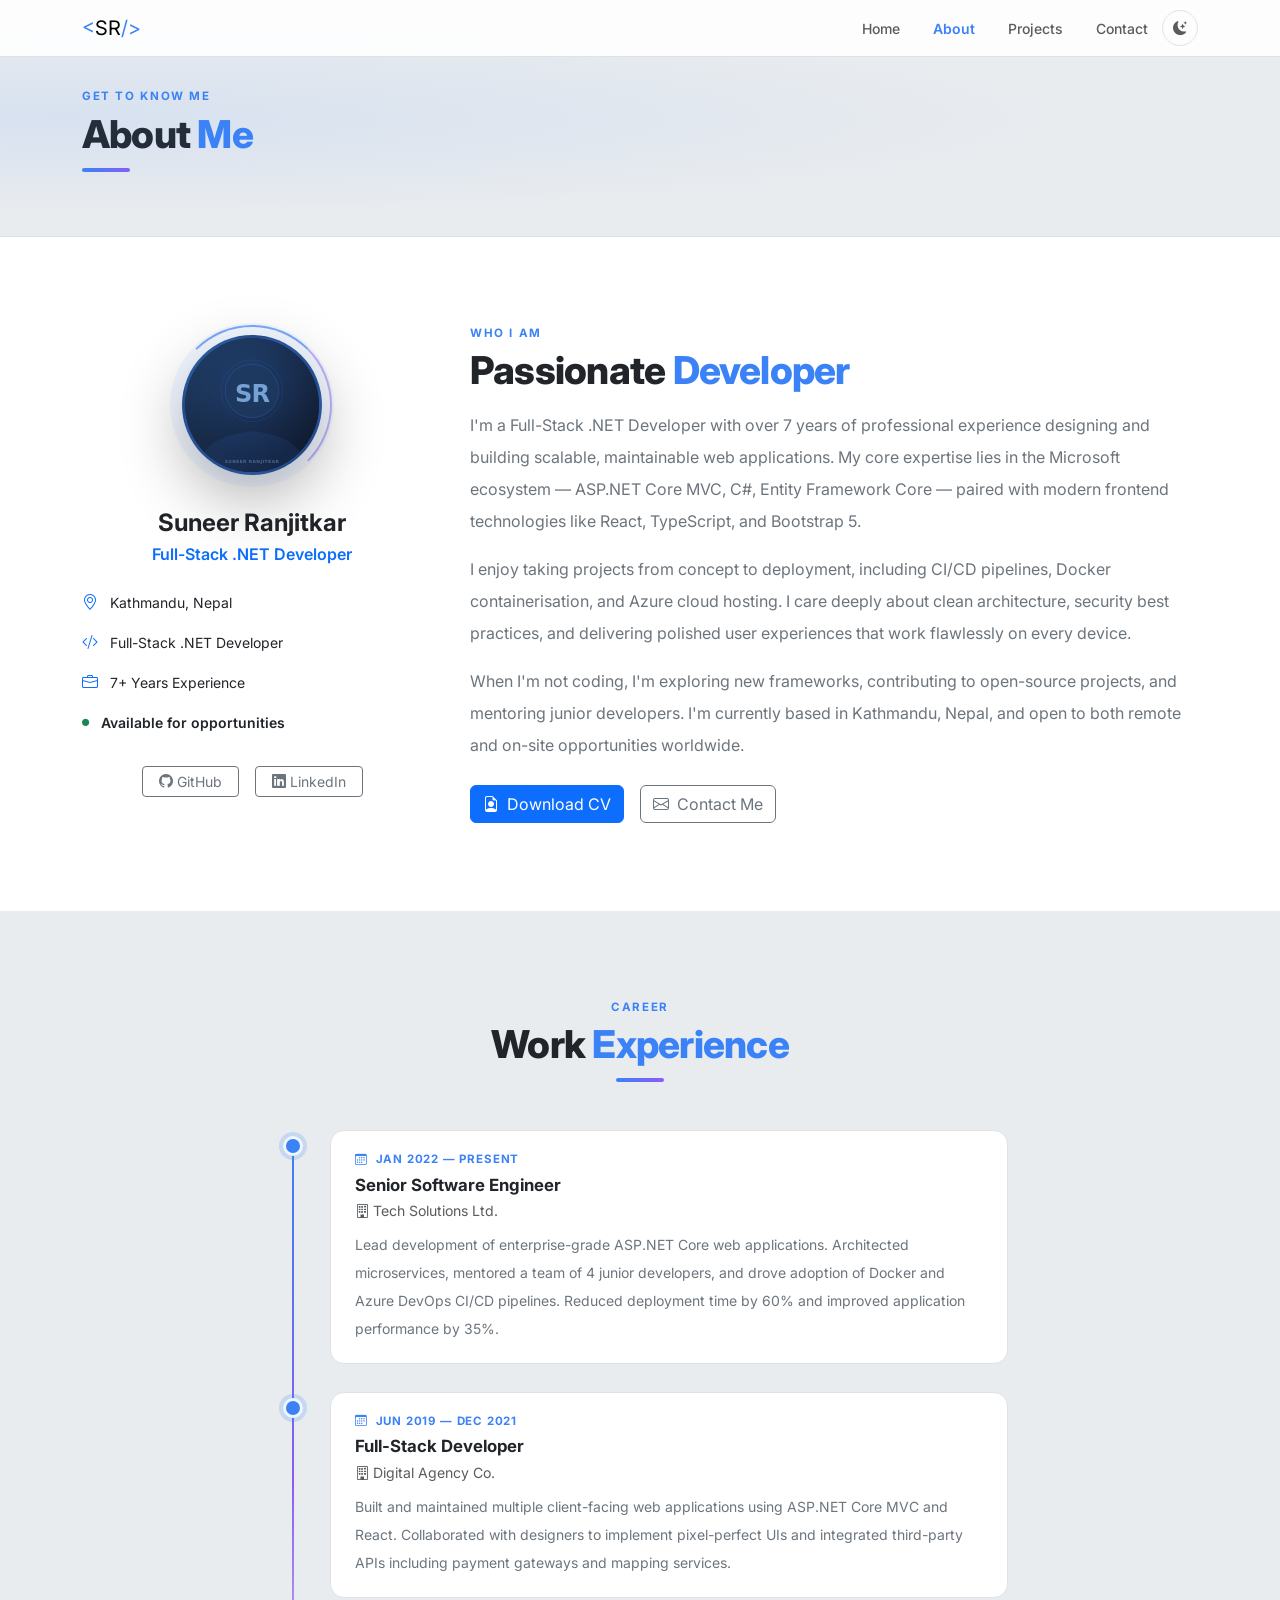
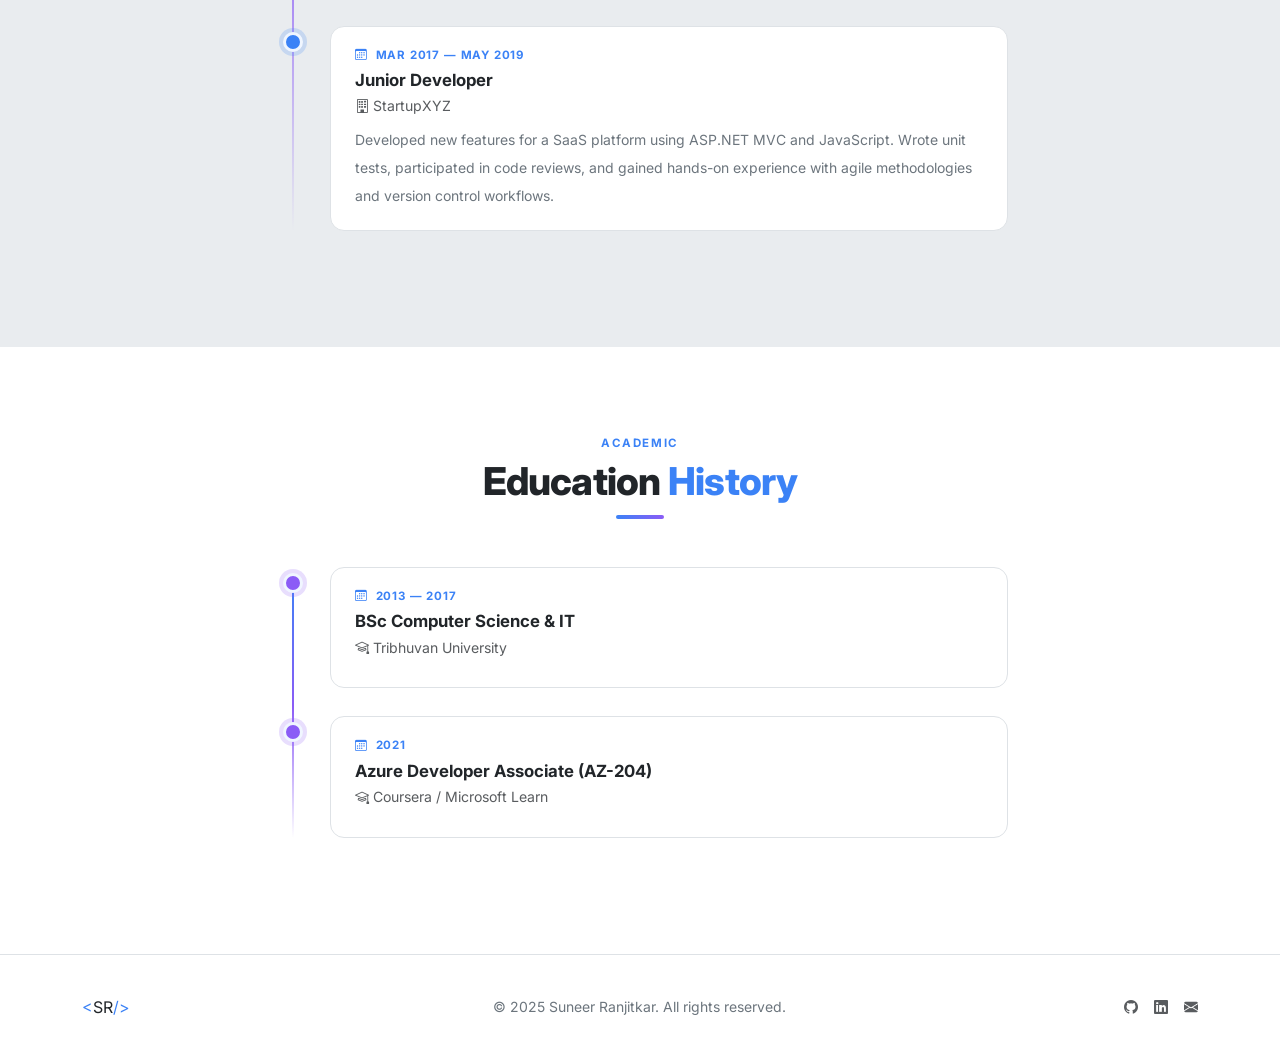
==== about.html @ 0c99fe7a "changed .net to web page" ====
<!DOCTYPE html>
<html lang="en" data-bs-theme="dark">
<head>
  <meta charset="UTF-8" />
  <meta name="viewport" content="width=device-width, initial-scale=1.0" />

  <!-- Prevent flash of unstyled theme -->
  <script>
    (function(){var t=localStorage.getItem('sr-theme')||
      (matchMedia('(prefers-color-scheme:dark)').matches?'dark':'light');
      document.documentElement.setAttribute('data-bs-theme',t);})();
  </script>

  <!-- Primary SEO -->
  <title>About — Suneer Ranjitkar</title>
  <meta name="description" content="Learn about Suneer Ranjitkar — Full-Stack .NET Developer with 7+ years experience in ASP.NET Core, React, Azure, and Docker, based in Kathmandu, Nepal." />
  <meta name="author" content="Suneer Ranjitkar" />
  <meta name="theme-color" content="#0f172a" />
  <link rel="canonical" href="https://suneer.dev/about.html" />

  <!-- Open Graph -->
  <meta property="og:type"        content="website" />
  <meta property="og:url"         content="https://suneer.dev/about.html" />
  <meta property="og:title"       content="About — Suneer Ranjitkar" />
  <meta property="og:description" content="Full-Stack .NET Developer with 7+ years experience in ASP.NET Core, React, Azure, and Docker." />
  <meta property="og:image"       content="https://suneer.dev/assets/img/og-image.svg" />
  <meta property="og:image:width"  content="1200" />
  <meta property="og:image:height" content="630" />
  <meta property="og:site_name"   content="Suneer Ranjitkar" />
  <meta property="og:locale"      content="en_US" />

  <!-- Twitter Card -->
  <meta name="twitter:card"        content="summary_large_image" />
  <meta name="twitter:title"       content="About — Suneer Ranjitkar" />
  <meta name="twitter:description" content="Full-Stack .NET Developer with 7+ years experience in ASP.NET Core, React, Azure, and Docker." />
  <meta name="twitter:image"       content="https://suneer.dev/assets/img/og-image.svg" />

  <!-- Favicon -->
  <link rel="icon"             href="assets/img/favicon.svg" type="image/svg+xml" />
  <link rel="apple-touch-icon" href="assets/img/favicon.svg" />

  <!-- Fonts -->
  <link rel="preconnect" href="https://fonts.googleapis.com" />
  <link rel="preconnect" href="https://fonts.gstatic.com" crossorigin />
  <link href="https://fonts.googleapis.com/css2?family=Inter:wght@400;500;600;700;800;900&display=swap" rel="stylesheet" />

  <!-- Styles -->
  <link href="https://cdn.jsdelivr.net/npm/bootstrap@5.3.3/dist/css/bootstrap.min.css" rel="stylesheet" />
  <link href="https://cdn.jsdelivr.net/npm/bootstrap-icons@1.11.3/font/bootstrap-icons.min.css" rel="stylesheet" />
  <link href="assets/css/style.css" rel="stylesheet" />
</head>
<body>

  <a class="skip-nav" href="#main-content">Skip to main content</a>

  <!-- Navbar -->
  <nav class="navbar navbar-expand-lg fixed-top" aria-label="Main navigation">
    <div class="container">
      <a class="navbar-brand" href="index.html" aria-label="Suneer Ranjitkar — Home">
        <span class="brand-bracket" aria-hidden="true">&lt;</span>SR<span class="brand-bracket" aria-hidden="true">/&gt;</span>
      </a>
      <div class="d-flex align-items-center gap-2 order-lg-last">
        <button id="themeToggle" class="btn btn-sm btn-ghost-icon" aria-label="Toggle colour theme">
          <i class="bi bi-moon-stars-fill" aria-hidden="true"></i>
        </button>
        <button class="navbar-toggler border-0" type="button"
                data-bs-toggle="collapse" data-bs-target="#navbarNav"
                aria-controls="navbarNav" aria-expanded="false" aria-label="Toggle navigation">
          <span class="navbar-toggler-icon"></span>
        </button>
      </div>
      <div class="collapse navbar-collapse" id="navbarNav">
        <ul class="navbar-nav ms-auto gap-lg-1">
          <li class="nav-item"><a class="nav-link" href="index.html">Home</a></li>
          <li class="nav-item"><a class="nav-link" href="about.html">About</a></li>
          <li class="nav-item"><a class="nav-link" href="projects.html">Projects</a></li>
          <li class="nav-item"><a class="nav-link" href="contact.html">Contact</a></li>
        </ul>
      </div>
    </div>
  </nav>

  <main id="main-content">

    <!-- Page Hero -->
    <section class="page-hero" aria-label="Page header">
      <div class="container">
        <p class="section-label">Get to know me</p>
        <h1 class="section-title">About <span>Me</span></h1>
        <div class="section-divider left" aria-hidden="true"></div>
      </div>
    </section>

    <!-- Profile + Bio -->
    <section class="section-pad" aria-label="Profile and biography">
      <div class="container">
        <div class="row g-5 align-items-start">

          <!-- Avatar + quick facts -->
          <div class="col-lg-4 text-center animate-up">
            <div class="hero-avatar-wrap avatar-sm mx-auto mb-4">
              <div class="hero-avatar-ring" aria-hidden="true"></div>
              <div class="hero-avatar">
                <!-- Replace profile.svg with your actual photo: assets/img/profile.jpg -->
                <img src="assets/img/profile.svg" alt="Suneer Ranjitkar profile photo"
                     width="140" height="140" fetchpriority="high"
                     onerror="this.style.display='none'" />
                <span aria-hidden="true">SR</span>
              </div>
            </div>

            <h2 class="h4 fw-bold mb-1">Suneer Ranjitkar</h2>
            <p class="text-primary fw-semibold mb-3">Full-Stack .NET Developer</p>

            <ul class="list-unstyled text-start mb-0">
              <li class="border-0 px-0 py-2">
                <i class="bi bi-geo-alt text-primary me-2" aria-hidden="true"></i>
                <span class="small">Kathmandu, Nepal</span>
              </li>
              <li class="border-0 px-0 py-2">
                <i class="bi bi-code-slash text-primary me-2" aria-hidden="true"></i>
                <span class="small">Full-Stack .NET Developer</span>
              </li>
              <li class="border-0 px-0 py-2">
                <i class="bi bi-briefcase text-primary me-2" aria-hidden="true"></i>
                <span class="small">7+ Years Experience</span>
              </li>
              <li class="border-0 px-0 py-2">
                <i class="bi bi-circle-fill text-success dot-xs me-2" aria-hidden="true"></i>
                <span class="small fw-semibold">Available for opportunities</span>
              </li>
            </ul>

            <div class="d-flex justify-content-center gap-3 mt-4">
              <a href="https://github.com/suneer" target="_blank" rel="noopener noreferrer"
                 class="btn btn-outline-secondary btn-sm px-3">
                <i class="bi bi-github me-1" aria-hidden="true"></i>GitHub
              </a>
              <a href="https://linkedin.com/in/suneer" target="_blank" rel="noopener noreferrer"
                 class="btn btn-outline-secondary btn-sm px-3">
                <i class="bi bi-linkedin me-1" aria-hidden="true"></i>LinkedIn
              </a>
            </div>
          </div>

          <!-- Bio -->
          <div class="col-lg-8 animate-up">
            <p class="section-label">Who I am</p>
            <h2 class="section-title mb-3">Passionate <span>Developer</span></h2>

            <p class="text-secondary lh-lg mb-3">
              I'm a Full-Stack .NET Developer with over 7 years of professional experience designing and building
              scalable, maintainable web applications. My core expertise lies in the Microsoft ecosystem —
              ASP.NET Core MVC, C#, Entity Framework Core — paired with modern frontend technologies like
              React, TypeScript, and Bootstrap 5.
            </p>
            <p class="text-secondary lh-lg mb-3">
              I enjoy taking projects from concept to deployment, including CI/CD pipelines, Docker containerisation,
              and Azure cloud hosting. I care deeply about clean architecture, security best practices, and
              delivering polished user experiences that work flawlessly on every device.
            </p>
            <p class="text-secondary lh-lg mb-4">
              When I'm not coding, I'm exploring new frameworks, contributing to open-source projects, and
              mentoring junior developers. I'm currently based in Kathmandu, Nepal, and open to both remote
              and on-site opportunities worldwide.
            </p>

            <div class="d-flex flex-wrap gap-3">
              <a href="assets/cv/cv-suneer.pdf" target="_blank" rel="noopener noreferrer"
                 class="btn btn-primary">
                <i class="bi bi-file-earmark-person me-2" aria-hidden="true"></i>Download CV
              </a>
              <a href="contact.html" class="btn btn-outline-secondary">
                <i class="bi bi-envelope me-2" aria-hidden="true"></i>Contact Me
              </a>
            </div>
          </div>

        </div>
      </div>
    </section>

    <!-- Experience Timeline -->
    <section class="section-pad section-alt" aria-label="Work experience">
      <div class="container">
        <div class="text-center mb-5 animate-up">
          <p class="section-label">Career</p>
          <h2 class="section-title">Work <span>Experience</span></h2>
          <div class="section-divider" aria-hidden="true"></div>
        </div>

        <div class="row justify-content-center">
          <div class="col-lg-8">
            <ol class="timeline list-unstyled">

              <li class="timeline-item animate-up">
                <div class="timeline-dot" aria-hidden="true"></div>
                <div class="timeline-card">
                  <div class="timeline-date">
                    <i class="bi bi-calendar3 me-1" aria-hidden="true"></i>
                    <time datetime="2022-01">Jan 2022</time> — Present
                  </div>
                  <div class="timeline-role">Senior Software Engineer</div>
                  <div class="timeline-company">
                    <i class="bi bi-building me-1" aria-hidden="true"></i>Tech Solutions Ltd.
                  </div>
                  <p class="text-secondary small mb-0 lh-lg">
                    Lead development of enterprise-grade ASP.NET Core web applications. Architected microservices,
                    mentored a team of 4 junior developers, and drove adoption of Docker and Azure DevOps CI/CD pipelines.
                    Reduced deployment time by 60% and improved application performance by 35%.
                  </p>
                </div>
              </li>

              <li class="timeline-item animate-up">
                <div class="timeline-dot" aria-hidden="true"></div>
                <div class="timeline-card">
                  <div class="timeline-date">
                    <i class="bi bi-calendar3 me-1" aria-hidden="true"></i>
                    <time datetime="2019-06">Jun 2019</time> — <time datetime="2021-12">Dec 2021</time>
                  </div>
                  <div class="timeline-role">Full-Stack Developer</div>
                  <div class="timeline-company">
                    <i class="bi bi-building me-1" aria-hidden="true"></i>Digital Agency Co.
                  </div>
                  <p class="text-secondary small mb-0 lh-lg">
                    Built and maintained multiple client-facing web applications using ASP.NET Core MVC and React.
                    Collaborated with designers to implement pixel-perfect UIs and integrated third-party APIs
                    including payment gateways and mapping services.
                  </p>
                </div>
              </li>

              <li class="timeline-item animate-up">
                <div class="timeline-dot" aria-hidden="true"></div>
                <div class="timeline-card">
                  <div class="timeline-date">
                    <i class="bi bi-calendar3 me-1" aria-hidden="true"></i>
                    <time datetime="2017-03">Mar 2017</time> — <time datetime="2019-05">May 2019</time>
                  </div>
                  <div class="timeline-role">Junior Developer</div>
                  <div class="timeline-company">
                    <i class="bi bi-building me-1" aria-hidden="true"></i>StartupXYZ
                  </div>
                  <p class="text-secondary small mb-0 lh-lg">
                    Developed new features for a SaaS platform using ASP.NET MVC and JavaScript. Wrote unit tests,
                    participated in code reviews, and gained hands-on experience with agile methodologies and
                    version control workflows.
                  </p>
                </div>
              </li>

            </ol>
          </div>
        </div>
      </div>
    </section>

    <!-- Education Timeline -->
    <section class="section-pad" aria-label="Education history">
      <div class="container">
        <div class="text-center mb-5 animate-up">
          <p class="section-label">Academic</p>
          <h2 class="section-title">Education <span>History</span></h2>
          <div class="section-divider" aria-hidden="true"></div>
        </div>

        <div class="row justify-content-center">
          <div class="col-lg-8">
            <ol class="timeline list-unstyled">

              <li class="timeline-item animate-up">
                <div class="timeline-dot timeline-dot--purple" aria-hidden="true"></div>
                <div class="timeline-card">
                  <div class="timeline-date">
                    <i class="bi bi-calendar3 me-1" aria-hidden="true"></i>
                    <time datetime="2013">2013</time> — <time datetime="2017">2017</time>
                  </div>
                  <div class="timeline-role">BSc Computer Science &amp; IT</div>
                  <div class="timeline-company">
                    <i class="bi bi-mortarboard me-1" aria-hidden="true"></i>Tribhuvan University
                  </div>
                </div>
              </li>

              <li class="timeline-item animate-up">
                <div class="timeline-dot timeline-dot--purple" aria-hidden="true"></div>
                <div class="timeline-card">
                  <div class="timeline-date">
                    <i class="bi bi-calendar3 me-1" aria-hidden="true"></i>
                    <time datetime="2021">2021</time>
                  </div>
                  <div class="timeline-role">Azure Developer Associate (AZ-204)</div>
                  <div class="timeline-company">
                    <i class="bi bi-mortarboard me-1" aria-hidden="true"></i>Coursera / Microsoft Learn
                  </div>
                </div>
              </li>

            </ol>
          </div>
        </div>
      </div>
    </section>

  </main>

  <!-- Footer -->
  <footer class="site-footer" aria-label="Site footer">
    <div class="container">
      <div class="row align-items-center g-3">
        <div class="col-md-4">
          <a href="index.html" class="navbar-brand text-decoration-none">
            <span class="brand-bracket" aria-hidden="true">&lt;</span>SR<span class="brand-bracket" aria-hidden="true">/&gt;</span>
          </a>
        </div>
        <div class="col-md-4 text-center">
          <p class="mb-0 small text-secondary">
            &copy; <time datetime="2025">2025</time> Suneer Ranjitkar. All rights reserved.
          </p>
        </div>
        <div class="col-md-4 text-md-end d-flex justify-content-md-end gap-3">
          <a href="https://github.com/suneer" target="_blank" rel="noopener noreferrer"
             class="footer-link" aria-label="GitHub profile">
            <i class="bi bi-github" aria-hidden="true"></i>
          </a>
          <a href="https://linkedin.com/in/suneer" target="_blank" rel="noopener noreferrer"
             class="footer-link" aria-label="LinkedIn profile">
            <i class="bi bi-linkedin" aria-hidden="true"></i>
          </a>
          <a href="mailto:suneer@suneer.dev" class="footer-link" aria-label="Send email">
            <i class="bi bi-envelope-fill" aria-hidden="true"></i>
          </a>
        </div>
      </div>
    </div>
  </footer>

  <script src="https://cdn.jsdelivr.net/npm/bootstrap@5.3.3/dist/js/bootstrap.bundle.min.js"></script>
  <script src="assets/js/main.js"></script>
</body>
</html>
---- assets/css/style.css ----
/* ============================================================
   Suneer Ranjitkar — Portfolio  |  assets/css/style.css
   ============================================================ */

/* ---- Google Font ---- */
@import url('https://fonts.googleapis.com/css2?family=Inter:wght@300;400;500;600;700;800;900&display=swap');

/* ---- Base ---- */
*, *::before, *::after { box-sizing: border-box; }

html { scroll-behavior: smooth; }

body {
    font-family: 'Inter', system-ui, -apple-system, sans-serif;
    min-height: 100vh;
    display: flex;
    flex-direction: column;
    -webkit-font-smoothing: antialiased;
}

main { flex: 1; }

img { max-width: 100%; }

/* ============================================================
   BRAND
   ============================================================ */
.brand-logo {
    font-weight: 800;
    font-size: 1.35rem;
    letter-spacing: -.5px;
    text-decoration: none !important;
    color: var(--bs-body-color) !important;
}

.brand-bracket { color: #3b82f6; }

/* ============================================================
   NAVBAR
   ============================================================ */
.navbar {
    backdrop-filter: blur(14px);
    -webkit-backdrop-filter: blur(14px);
    background: rgba(var(--bs-body-bg-rgb), .88) !important;
    border-bottom: 1px solid var(--bs-border-color);
    transition: box-shadow .3s ease;
}

.navbar.scrolled {
    box-shadow: 0 4px 24px rgba(0, 0, 0, .18);
}

.navbar .nav-link {
    font-size: .875rem;
    font-weight: 500;
    color: var(--bs-secondary-color) !important;
    padding: .45rem .9rem !important;
    border-radius: .5rem;
    transition: color .15s, background .15s;
}

.navbar .nav-link:hover {
    color: var(--bs-body-color) !important;
    background: var(--bs-secondary-bg);
}

.navbar .nav-link.active {
    color: #3b82f6 !important;
    font-weight: 600;
}

.btn-ghost-icon {
    width: 36px;
    height: 36px;
    padding: 0;
    border-radius: 50% !important;
    border: 1px solid var(--bs-border-color);
    background: transparent;
    color: var(--bs-secondary-color);
    display: inline-flex;
    align-items: center;
    justify-content: center;
    flex-shrink: 0;
    transition: background .15s, color .15s, border-color .15s;
}

.btn-ghost-icon:hover {
    background: var(--bs-secondary-bg);
    color: var(--bs-body-color);
    border-color: var(--bs-border-color);
}

#themeToggle {
    width: 36px;
    height: 36px;
    padding: 0;
    border-radius: 50% !important;
    display: flex;
    align-items: center;
    justify-content: center;
    flex-shrink: 0;
}

/* ============================================================
   SECTION HELPERS
   ============================================================ */
.section-pad    { padding: 5.5rem 0; }
.section-pad-sm { padding: 3rem 0; }

.section-label {
    display: block;
    font-size: .72rem;
    font-weight: 700;
    letter-spacing: .14em;
    text-transform: uppercase;
    color: #3b82f6;
    margin-bottom: .4rem;
}

.section-title {
    font-size: clamp(1.75rem, 4vw, 2.4rem);
    font-weight: 800;
    line-height: 1.15;
    letter-spacing: -.02em;
    margin-bottom: .75rem;
}

.section-title span { color: #3b82f6; }

.section-divider {
    width: 48px;
    height: 4px;
    background: linear-gradient(90deg, #3b82f6, #8b5cf6);
    border-radius: 2px;
    margin: 0 auto 1.5rem;
}

.section-divider.left { margin-left: 0; }

.text-gradient {
    background: linear-gradient(90deg, #3b82f6, #8b5cf6);
    -webkit-background-clip: text;
    -webkit-text-fill-color: transparent;
    background-clip: text;
}

/* ============================================================
   HERO
   ============================================================ */
.hero-section {
    min-height: 100vh;
    display: flex;
    align-items: center;
    position: relative;
    overflow: hidden;
    padding: 6rem 0 4rem;
}

[data-bs-theme="dark"] .hero-section {
    background: linear-gradient(135deg, #060c18 0%, #0c1829 55%, #060c18 100%);
}

[data-bs-theme="light"] .hero-section {
    background: linear-gradient(135deg, #f0f6ff 0%, #e8effe 55%, #f4f0ff 100%);
}

.hero-section::before {
    content: '';
    position: absolute;
    inset: 0;
    background:
        radial-gradient(ellipse at 15% 40%, rgba(59,130,246,.14) 0%, transparent 55%),
        radial-gradient(ellipse at 85% 65%, rgba(139,92,246,.11) 0%, transparent 55%);
    pointer-events: none;
}

.hero-greeting {
    font-size: 1rem;
    font-weight: 600;
    color: #3b82f6;
    margin-bottom: .5rem;
}

.hero-name {
    font-size: clamp(2.6rem, 7vw, 4.8rem);
    font-weight: 900;
    line-height: 1.04;
    letter-spacing: -.035em;
    margin-bottom: .4rem;
}

[data-bs-theme="dark"] .hero-name { color: #f1f5f9; }
[data-bs-theme="light"] .hero-name { color: #0f172a; }

.hero-title {
    font-size: clamp(1.05rem, 2.5vw, 1.45rem);
    font-weight: 600;
    background: linear-gradient(90deg, #3b82f6, #8b5cf6);
    -webkit-background-clip: text;
    -webkit-text-fill-color: transparent;
    background-clip: text;
    margin-bottom: 1.25rem;
    min-height: 2em;
}

.cursor-blink {
    display: inline-block;
    width: 2px;
    background: linear-gradient(180deg, #3b82f6, #8b5cf6);
    -webkit-text-fill-color: transparent;
    animation: blink .85s step-end infinite;
    margin-left: 2px;
    vertical-align: text-bottom;
}

@keyframes blink {
    0%, 100% { opacity: 1; }
    50%       { opacity: 0; }
}

.hero-bio {
    font-size: 1.05rem;
    line-height: 1.75;
    max-width: 520px;
    margin-bottom: 1.5rem;
    color: var(--bs-secondary-color);
}

.hero-badges {
    display: flex;
    flex-wrap: wrap;
    gap: .45rem;
    margin-bottom: 2rem;
}

.hero-badge {
    display: inline-flex;
    align-items: center;
    gap: .3rem;
    padding: .3rem .85rem;
    border-radius: 2rem;
    font-size: .77rem;
    font-weight: 600;
    border: 1px solid rgba(59,130,246,.3);
}

[data-bs-theme="dark"] .hero-badge {
    background: rgba(59,130,246,.1);
    color: #93c5fd;
}

[data-bs-theme="light"] .hero-badge {
    background: rgba(59,130,246,.08);
    color: #1d4ed8;
}

/* Avatar */
.hero-avatar-wrap {
    position: relative;
    width: 210px;
    height: 210px;
    display: flex;
    align-items: center;
    justify-content: center;
}

.hero-avatar {
    width: 190px;
    height: 190px;
    border-radius: 50%;
    border: 3px solid rgba(59,130,246,.45);
    box-shadow: 0 0 0 12px rgba(59,130,246,.07), 0 24px 64px rgba(0,0,0,.3);
    background: linear-gradient(135deg, #1e3a5f, #0f172a);
    display: flex;
    align-items: center;
    justify-content: center;
    overflow: hidden;
    position: relative;
    z-index: 1;
    font-size: 3.2rem;
    font-weight: 900;
    letter-spacing: -.06em;
    color: rgba(147,197,253,.75);
    user-select: none;
}

/* Photo overlays initials when it loads; hidden initials show on error */
.hero-avatar img {
    position: absolute;
    inset: 0;
    width: 100%;
    height: 100%;
    object-fit: cover;
    border-radius: 50%;
    z-index: 2;
}

.hero-avatar span { position: relative; z-index: 1; }

.hero-avatar-ring {
    position: absolute;
    inset: -8px;
    border-radius: 50%;
    border: 2px solid transparent;
    border-top-color: rgba(59,130,246,.65);
    border-right-color: rgba(139,92,246,.45);
    animation: ring-spin 5s linear infinite;
    pointer-events: none;
}

@keyframes ring-spin {
    to { transform: rotate(360deg); }
}

/* Scroll indicator */
.scroll-cue {
    position: absolute;
    bottom: 2rem;
    left: 50%;
    transform: translateX(-50%);
    color: var(--bs-secondary-color);
    opacity: .45;
    font-size: .9rem;
    text-decoration: none;
    animation: bob 2.4s ease infinite;
}

@keyframes bob {
    0%, 100% { transform: translateX(-50%) translateY(0); }
    50%       { transform: translateX(-50%) translateY(8px); }
}

/* ============================================================
   PAGE HERO (inner pages)
   ============================================================ */
.page-hero {
    padding: 5.5rem 0 2.5rem; /* top clears the fixed navbar (~60px) */
    border-bottom: 1px solid var(--bs-border-color);
    position: relative;
    overflow: hidden;
}

[data-bs-theme="dark"] .page-hero { background: #060c18; }
[data-bs-theme="light"] .page-hero { background: var(--bs-secondary-bg); }

.page-hero::before {
    content: '';
    position: absolute;
    inset: 0;
    background: radial-gradient(ellipse at 5% 50%, rgba(59,130,246,.1) 0%, transparent 60%);
    pointer-events: none;
}

/* ============================================================
   SKILLS
   ============================================================ */
.skill-item { margin-bottom: 1.2rem; }

.skill-header {
    display: flex;
    justify-content: space-between;
    align-items: center;
    margin-bottom: .4rem;
}

.skill-name { font-weight: 600; font-size: .9rem; }

.skill-pct {
    font-size: .78rem;
    font-weight: 600;
    color: var(--bs-secondary-color);
}

.skill-track {
    height: 7px;
    background: var(--bs-secondary-bg);
    border-radius: 4px;
    overflow: hidden;
}

.skill-fill {
    height: 100%;
    border-radius: 4px;
    background: linear-gradient(90deg, #3b82f6, #8b5cf6);
    width: 0;
    transition: width 1.3s cubic-bezier(.4, 0, .2, 1);
}

/* ============================================================
   TIMELINE
   ============================================================ */
.timeline { position: relative; }

.timeline::before {
    content: '';
    position: absolute;
    left: 20px;
    top: 8px;
    bottom: 0;
    width: 2px;
    background: linear-gradient(to bottom, #3b82f6, #8b5cf6, transparent);
    border-radius: 2px;
}

.timeline-item {
    position: relative;
    padding-left: 58px;
    margin-bottom: 1.75rem;
}

.timeline-dot {
    position: absolute;
    left: 11px;
    top: 6px;
    width: 20px;
    height: 20px;
    border-radius: 50%;
    background: #3b82f6;
    border: 3px solid;
    box-shadow: 0 0 0 4px rgba(59,130,246,.2);
    z-index: 1;
}

[data-bs-theme="dark"] .timeline-dot { border-color: #060c18; }
[data-bs-theme="light"] .timeline-dot { border-color: #f0f6ff; }

.timeline-card {
    border-radius: .875rem;
    padding: 1.25rem 1.5rem;
    border: 1px solid var(--bs-border-color);
    background: var(--bs-card-bg, var(--bs-body-bg));
    transition: box-shadow .2s, border-color .2s;
}

.timeline-card:hover {
    box-shadow: 0 6px 28px rgba(0,0,0,.08);
    border-color: rgba(59,130,246,.35);
}

.timeline-date {
    font-size: .72rem;
    font-weight: 700;
    color: #3b82f6;
    letter-spacing: .07em;
    text-transform: uppercase;
    margin-bottom: .25rem;
}

.timeline-role {
    font-weight: 700;
    font-size: 1.05rem;
    margin-bottom: .15rem;
    color: var(--bs-body-color);
}

.timeline-company {
    font-size: .88rem;
    color: var(--bs-secondary-color);
    margin-bottom: .6rem;
}

/* ============================================================
   PROJECT CARDS
   ============================================================ */
.project-card {
    border-radius: 1rem;
    overflow: hidden;
    border: 1px solid var(--bs-border-color);
    background: var(--bs-card-bg, var(--bs-body-bg));
    transition: transform .25s ease, box-shadow .25s ease, border-color .25s ease;
    height: 100%;
    display: flex;
    flex-direction: column;
}

.project-card:hover {
    transform: translateY(-6px);
    box-shadow: 0 20px 48px rgba(0,0,0,.18);
    border-color: rgba(59,130,246,.5);
}

.project-img {
    height: 190px;
    background: linear-gradient(135deg, #1a3050 0%, #0e1e30 100%);
    display: flex;
    align-items: center;
    justify-content: center;
    color: rgba(59,130,246,.35);
    font-size: 3rem;
    overflow: hidden;
    flex-shrink: 0;
    position: relative;
}

/* Photo covers the fallback icon when it loads successfully */
.project-img img {
    position: absolute;
    inset: 0;
    width: 100%;
    height: 100%;
    object-fit: cover;
    z-index: 1;
}

.project-img i { position: relative; z-index: 0; }

.project-body,
.project-card-body {
    padding: 1.4rem 1.5rem;
    flex: 1;
    display: flex;
    flex-direction: column;
}

.project-icon {
    width: 44px;
    height: 44px;
    border-radius: .75rem;
    background: rgba(59,130,246,.12);
    color: #3b82f6;
    display: flex;
    align-items: center;
    justify-content: center;
    font-size: 1.25rem;
    margin-bottom: .9rem;
    flex-shrink: 0;
}

.project-title {
    font-size: 1.05rem;
    font-weight: 700;
    margin-bottom: .5rem;
    color: var(--bs-body-color);
}

.project-desc {
    font-size: .875rem;
    line-height: 1.65;
    color: var(--bs-secondary-color);
    margin-bottom: 1rem;
    flex: 1;
}

.tech-badges,
.project-tags { margin-bottom: 1rem; }

.tech-badge,
.project-tags .badge {
    display: inline-block;
    font-size: .68rem;
    font-weight: 600;
    padding: .2rem .55rem;
    border-radius: 2rem;
    background: rgba(59,130,246,.1);
    color: #3b82f6;
    border: 1px solid rgba(59,130,246,.2);
    margin: 0 .15rem .2rem 0;
}

[data-bs-theme="dark"] .tech-badge,
[data-bs-theme="dark"] .project-tags .badge {
    background: rgba(59,130,246,.12);
    color: #93c5fd;
    border-color: rgba(59,130,246,.28);
}

.project-links,
.project-card-footer {
    display: flex;
    align-items: center;
    gap: .5rem;
    padding: .85rem 1.5rem 1.25rem;
    border-top: 1px solid var(--bs-border-color);
    margin-top: auto;
}

.project-link {
    font-size: .8rem;
    font-weight: 600;
    text-decoration: none;
    display: inline-flex;
    align-items: center;
    gap: .3rem;
    padding: .3rem .7rem;
    border-radius: .5rem;
    transition: background .15s, color .15s;
    color: var(--bs-secondary-color);
}

.project-link:hover {
    background: var(--bs-secondary-bg);
    color: var(--bs-body-color);
}

.project-link-primary { color: #3b82f6 !important; }
.project-link-primary:hover { background: rgba(59,130,246,.1) !important; }

/* ============================================================
   FILTER PILLS
   ============================================================ */
.filter-pills {
    display: flex;
    flex-wrap: wrap;
    gap: .5rem;
    margin-bottom: 2.5rem;
}

.filter-pill {
    padding: .4rem 1.15rem;
    border-radius: 2rem;
    font-size: .82rem;
    font-weight: 600;
    cursor: pointer;
    border: 1.5px solid var(--bs-border-color);
    background: transparent;
    color: var(--bs-secondary-color);
    transition: all .15s;
    line-height: 1;
}

.filter-pill:hover {
    border-color: #3b82f6;
    color: #3b82f6;
}

.filter-pill.active {
    background: #3b82f6;
    border-color: #3b82f6;
    color: #fff;
    box-shadow: 0 4px 14px rgba(59,130,246,.3);
}

/* ============================================================
   CONTACT
   ============================================================ */
.contact-icon {
    width: 46px;
    height: 46px;
    border-radius: .875rem;
    display: flex;
    align-items: center;
    justify-content: center;
    font-size: 1.1rem;
    flex-shrink: 0;
    background: rgba(59,130,246,.1);
    color: #3b82f6;
}

.contact-info-list { margin-bottom: 1.5rem; }

.contact-info-item {
    display: flex;
    align-items: center;
    gap: 1rem;
    margin-bottom: 1.5rem;
}

.contact-info-icon {
    width: 46px;
    height: 46px;
    border-radius: .875rem;
    background: rgba(59,130,246,.1);
    color: #3b82f6;
    display: flex;
    align-items: center;
    justify-content: center;
    font-size: 1.1rem;
    flex-shrink: 0;
}

.contact-info-label {
    font-size: .72rem;
    font-weight: 700;
    letter-spacing: .08em;
    text-transform: uppercase;
    color: var(--bs-secondary-color);
    margin-bottom: .1rem;
}

.contact-info-value {
    font-size: .95rem;
    font-weight: 500;
    color: var(--bs-body-color);
    text-decoration: none;
}

a.contact-info-value:hover { color: #3b82f6; }

.contact-form-card {
    padding: 2rem 2.25rem;
    border-radius: 1rem;
    border: 1px solid var(--bs-border-color);
    background: var(--bs-card-bg, var(--bs-body-bg));
}

[data-bs-theme="dark"] .contact-form-card {
    background: #0c1526;
    border-color: #1a2a3d;
}

/* ============================================================
   CTA STRIP
   ============================================================ */
.cta-strip {
    padding: 5rem 0;
    background: linear-gradient(135deg, #1e3a5f 0%, #0f172a 100%);
    position: relative;
    overflow: hidden;
}

.cta-title {
    font-size: clamp(1.6rem, 4vw, 2.2rem);
    font-weight: 800;
    letter-spacing: -.02em;
    color: #f1f5f9;
    margin-bottom: .75rem;
}

.cta-sub {
    font-size: 1.05rem;
    color: #94a3b8;
    max-width: 480px;
    margin: 0 auto;
}

.cta-strip::before {
    content: '';
    position: absolute;
    inset: 0;
    background:
        radial-gradient(ellipse at 20% 50%, rgba(59,130,246,.18) 0%, transparent 60%),
        radial-gradient(ellipse at 80% 50%, rgba(139,92,246,.14) 0%, transparent 60%);
    pointer-events: none;
}

.cta-strip > * { position: relative; }

/* ============================================================
   FOOTER
   ============================================================ */
.site-footer {
    border-top: 1px solid var(--bs-border-color);
    padding: 2.5rem 0;
}

.footer-link {
    color: var(--bs-secondary-color);
    text-decoration: none;
    font-size: .875rem;
    transition: color .15s;
    display: inline-flex;
    align-items: center;
}

.footer-link:hover { color: #3b82f6; }

/* ============================================================
   SCROLL ANIMATIONS
   ============================================================ */
.animate-up {
    opacity: 0;
    transform: translateY(22px);
    transition: opacity .6s ease, transform .6s ease;
}

.animate-up.visible {
    opacity: 1;
    transform: none;
}

.animate-up:nth-child(1)  { transition-delay: 0s; }
.animate-up:nth-child(2)  { transition-delay: .08s; }
.animate-up:nth-child(3)  { transition-delay: .16s; }
.animate-up:nth-child(4)  { transition-delay: .24s; }
.animate-up:nth-child(5)  { transition-delay: .32s; }
.animate-up:nth-child(6)  { transition-delay: .40s; }

/* ============================================================
   DARK MODE SPECIFIC OVERRIDES
   ============================================================ */
[data-bs-theme="dark"] .navbar {
    background: rgba(6, 10, 22, .88) !important;
}

[data-bs-theme="dark"] .timeline-card,
[data-bs-theme="dark"] .project-card {
    background: #0c1526;
    border-color: #1a2a3d;
}

[data-bs-theme="dark"] .timeline-card:hover,
[data-bs-theme="dark"] .project-card:hover {
    border-color: rgba(59,130,246,.45);
}

[data-bs-theme="dark"] .skill-track { background: #1a2a3d; }

[data-bs-theme="dark"] .filter-pill { border-color: #1a2a3d; }

/* ============================================================
   RESPONSIVE
   ============================================================ */
@media (max-width: 991.98px) {
    .hero-avatar-wrap { margin-top: 2.5rem; width: 170px !important; height: 170px !important; }
    .hero-avatar { width: 152px !important; height: 152px !important; font-size: 2.5rem !important; }
    .section-pad { padding: 4rem 0; }
}

@media (max-width: 767.98px) {
    .contact-form-card { padding: 1.5rem 1.25rem; }
}

@media (max-width: 575.98px) {
    .hero-name { font-size: 2.4rem; }
    .section-pad { padding: 3rem 0; }
    .page-hero { padding: 5rem 0 2rem; }
    .timeline::before { left: 14px; }
    .timeline-item { padding-left: 44px; }
    .timeline-dot { left: 5px; }
    .cta-strip { padding: 3.5rem 0; }
}

/* ============================================================
   UTILITIES — replacing inline styles
   ============================================================ */

/* Section with alternate background (replaces style="background:var(--bs-secondary-bg)") */
.section-alt { background: var(--bs-secondary-bg); }

/* Tiny icon dot (replaces style="font-size:.5rem") */
.dot-xs { font-size: .45rem !important; vertical-align: middle; }

/* Wide letter-spacing label (replaces style="letter-spacing:.08em") */
.ls-wide { letter-spacing: .08em; }

/* Purple timeline dot (replaces style="background:#8b5cf6") */
.timeline-dot--purple {
    background: #8b5cf6 !important;
    box-shadow: 0 0 0 4px rgba(139,92,246,.2);
}

[data-bs-theme="light"] .timeline-dot--purple { border-color: #f0f6ff; }

/* Smaller avatar variant for About page profile column */
.hero-avatar-wrap.avatar-sm {
    width: 160px;
    height: 160px;
}
.hero-avatar-wrap.avatar-sm .hero-avatar-ring {
    width: 160px;
    height: 160px;
    inset: unset;
}
.hero-avatar-wrap.avatar-sm .hero-avatar {
    width: 140px;
    height: 140px;
    font-size: 2.5rem;
}

/* Transparent list-group items (replaces style="background:transparent") */
.list-group-item.item-transparent { background: transparent !important; }

/* ============================================================
   404 PAGE
   ============================================================ */
.error-section {
    min-height: 100vh;
    display: flex;
    align-items: center;
    padding: 7rem 0 4rem;
    position: relative;
}

[data-bs-theme="dark"] .error-section {
    background: linear-gradient(135deg, #060c18 0%, #0c1829 100%);
}
[data-bs-theme="light"] .error-section {
    background: linear-gradient(135deg, #f0f6ff 0%, #e8effe 100%);
}

.error-code {
    font-size: clamp(7rem, 20vw, 14rem);
    font-weight: 900;
    line-height: 1;
    letter-spacing: -.05em;
    background: linear-gradient(135deg, #3b82f6, #8b5cf6);
    -webkit-background-clip: text;
    -webkit-text-fill-color: transparent;
    background-clip: text;
    margin-bottom: 1rem;
    user-select: none;
}

.error-title {
    font-size: clamp(1.5rem, 4vw, 2.4rem);
    font-weight: 800;
    letter-spacing: -.02em;
    margin-bottom: .75rem;
}

.error-desc {
    font-size: 1.05rem;
    color: var(--bs-secondary-color);
    line-height: 1.7;
    max-width: 480px;
    margin: 0 auto 1.5rem;
}

/* ============================================================
   SEMANTIC / ACCESSIBILITY
   ============================================================ */
main { display: block; } /* IE11 fix */

address { font-style: normal; } /* Reset browser italic on <address> */

/* Skip to content link (keyboard accessibility) */
.skip-nav {
    position: absolute;
    top: -100%;
    left: 1rem;
    z-index: 9999;
    padding: .5rem 1rem;
    background: #3b82f6;
    color: #fff;
    border-radius: 0 0 .5rem .5rem;
    font-weight: 600;
    font-size: .875rem;
    text-decoration: none;
    transition: top .15s;
}
.skip-nav:focus { top: 0; }
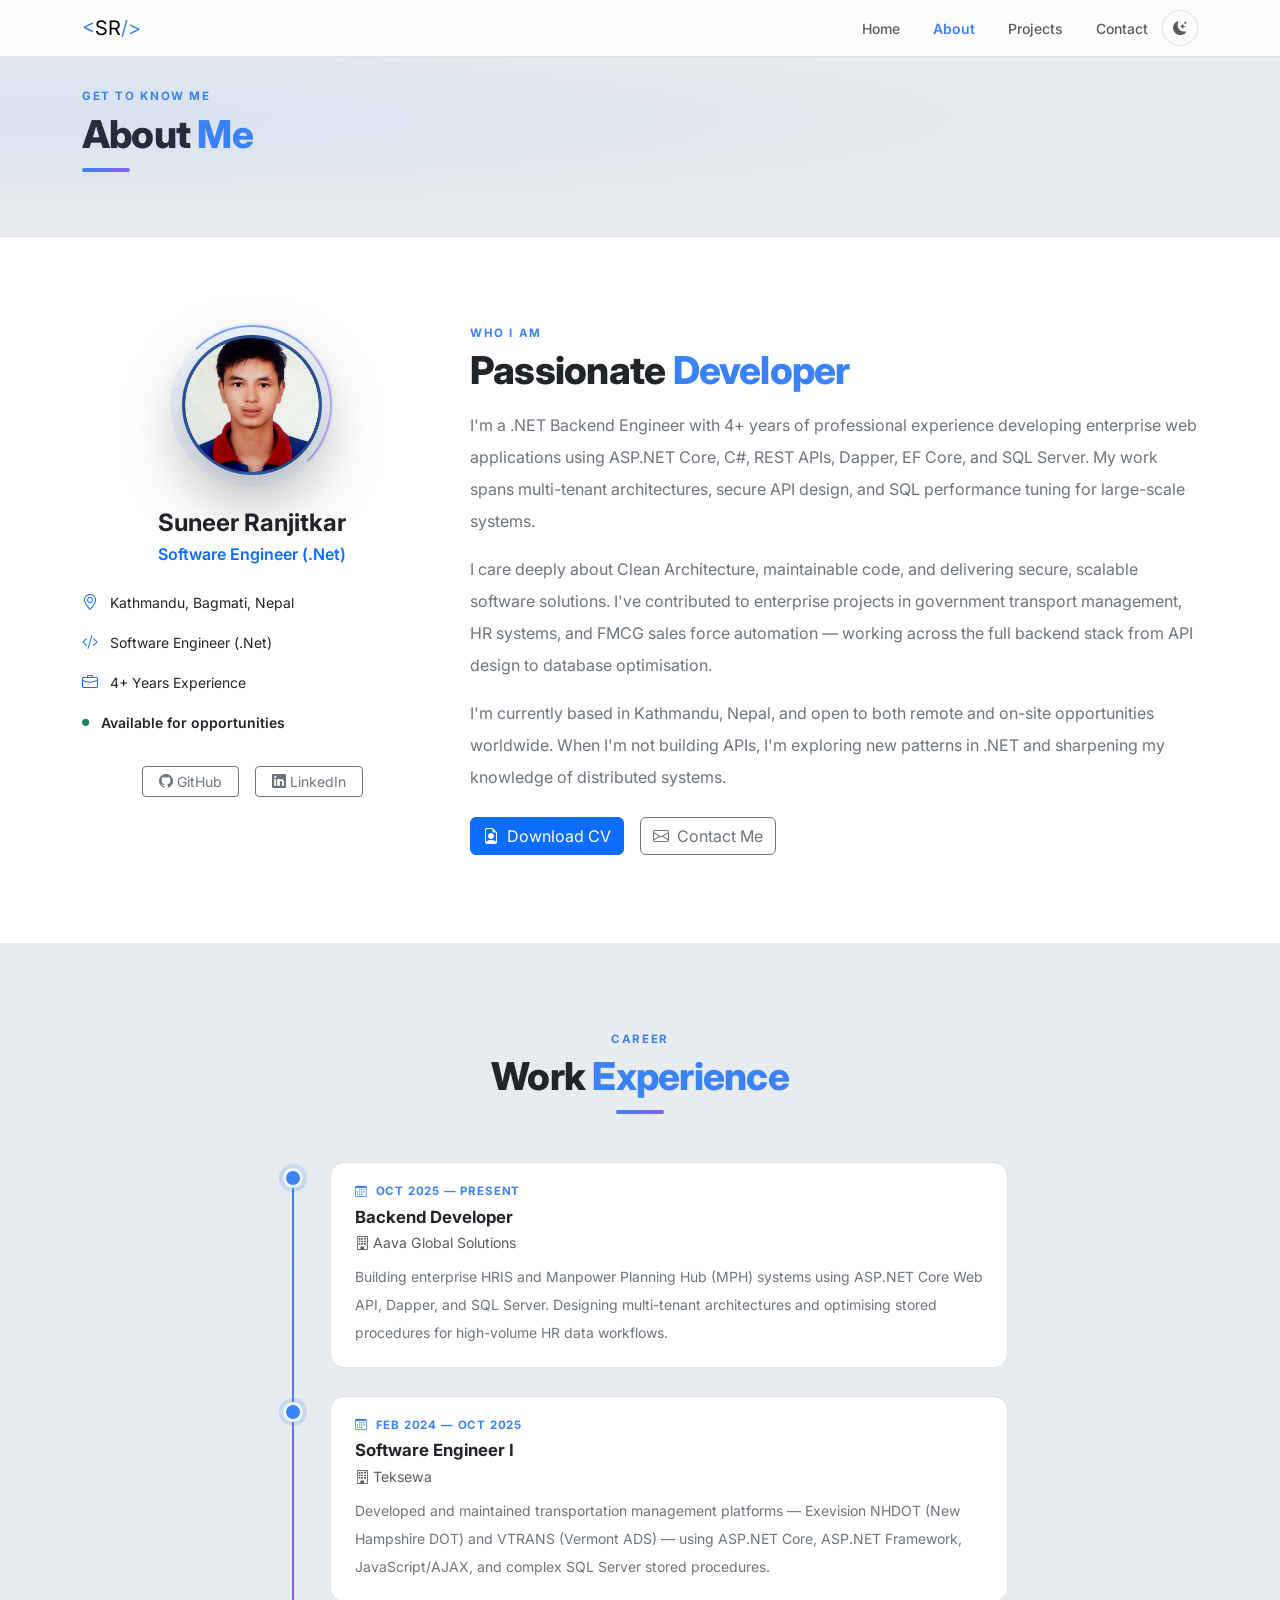
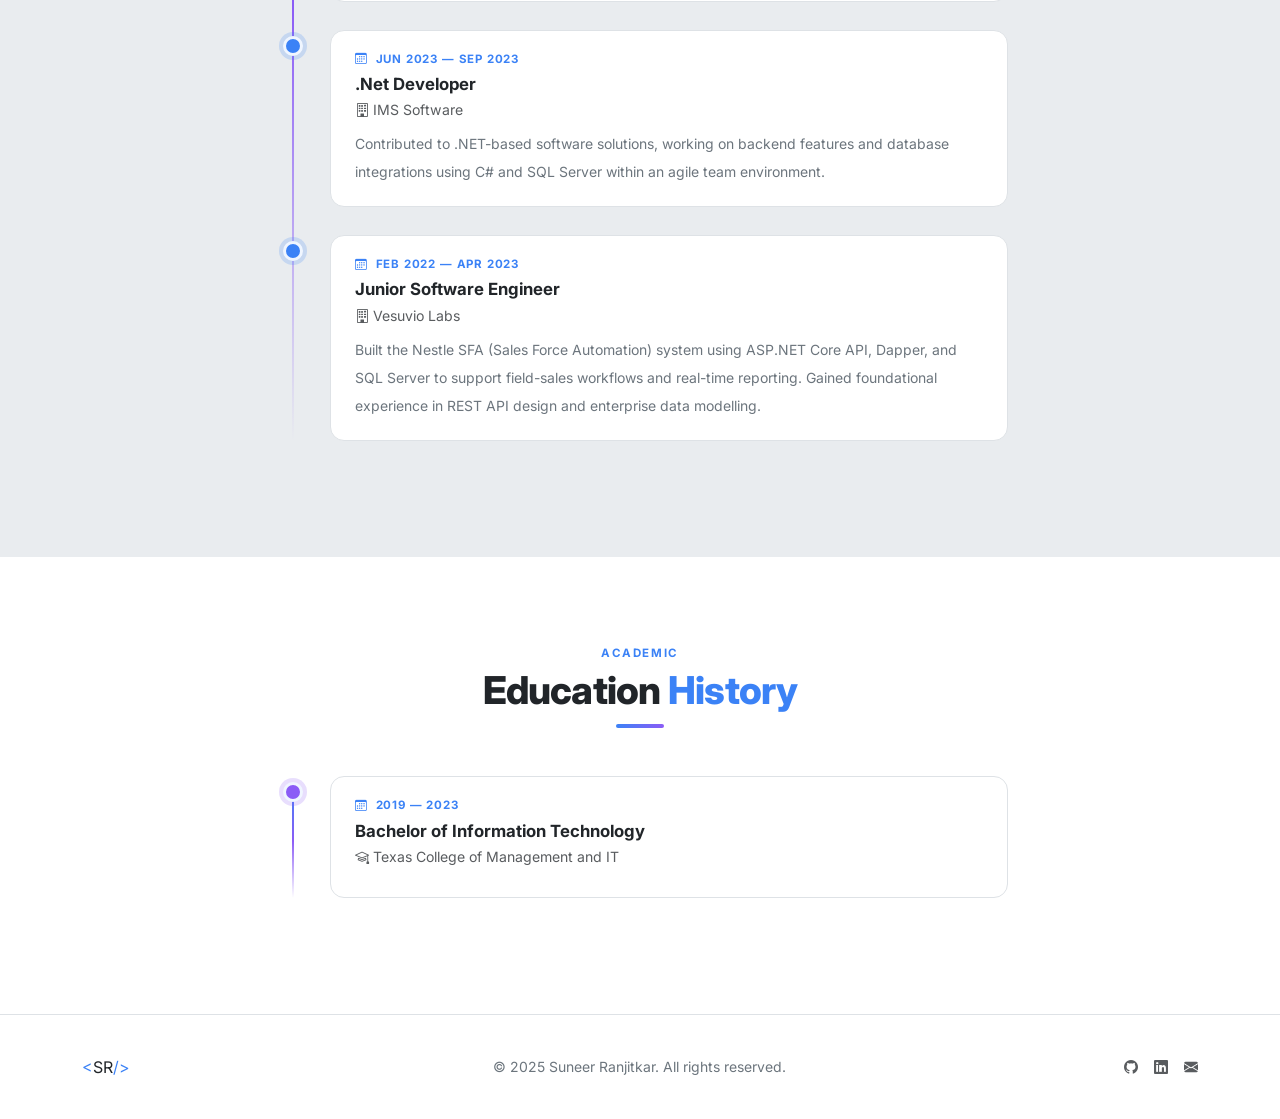
==== commit b120c2f9: "updated image and content" ====
--- a/about.html
+++ b/about.html
@@ -13,7 +13,7 @@
 
   <!-- Primary SEO -->
   <title>About — Suneer Ranjitkar</title>
-  <meta name="description" content="Learn about Suneer Ranjitkar — Full-Stack .NET Developer with 7+ years experience in ASP.NET Core, React, Azure, and Docker, based in Kathmandu, Nepal." />
+  <meta name="description" content="Learn about Suneer Ranjitkar — .NET Backend Engineer with 4+ years of experience in ASP.NET Core, C#, Dapper, EF Core, and SQL Server, based in Kathmandu, Nepal." />
   <meta name="author" content="Suneer Ranjitkar" />
   <meta name="theme-color" content="#0f172a" />
   <link rel="canonical" href="https://suneer.dev/about.html" />
@@ -22,7 +22,7 @@
   <meta property="og:type"        content="website" />
   <meta property="og:url"         content="https://suneer.dev/about.html" />
   <meta property="og:title"       content="About — Suneer Ranjitkar" />
-  <meta property="og:description" content="Full-Stack .NET Developer with 7+ years experience in ASP.NET Core, React, Azure, and Docker." />
+  <meta property="og:description" content=".NET Backend Engineer with 4+ years of experience in ASP.NET Core, C#, Dapper, EF Core, and SQL Server." />
   <meta property="og:image"       content="https://suneer.dev/assets/img/og-image.svg" />
   <meta property="og:image:width"  content="1200" />
   <meta property="og:image:height" content="630" />
@@ -32,7 +32,7 @@
   <!-- Twitter Card -->
   <meta name="twitter:card"        content="summary_large_image" />
   <meta name="twitter:title"       content="About — Suneer Ranjitkar" />
-  <meta name="twitter:description" content="Full-Stack .NET Developer with 7+ years experience in ASP.NET Core, React, Azure, and Docker." />
+  <meta name="twitter:description" content=".NET Backend Engineer with 4+ years of experience in ASP.NET Core, C#, Dapper, EF Core, and SQL Server." />
   <meta name="twitter:image"       content="https://suneer.dev/assets/img/og-image.svg" />
 
   <!-- Favicon -->
@@ -101,8 +101,7 @@
             <div class="hero-avatar-wrap avatar-sm mx-auto mb-4">
               <div class="hero-avatar-ring" aria-hidden="true"></div>
               <div class="hero-avatar">
-                <!-- Replace profile.svg with your actual photo: assets/img/profile.jpg -->
-                <img src="assets/img/profile.svg" alt="Suneer Ranjitkar profile photo"
+                <img src="assets/img/profile.jpg" alt="Suneer Ranjitkar profile photo"
                      width="140" height="140" fetchpriority="high"
                      onerror="this.style.display='none'" />
                 <span aria-hidden="true">SR</span>
@@ -110,20 +109,20 @@
             </div>
 
             <h2 class="h4 fw-bold mb-1">Suneer Ranjitkar</h2>
-            <p class="text-primary fw-semibold mb-3">Full-Stack .NET Developer</p>
+            <p class="text-primary fw-semibold mb-3">Software Engineer (.Net)</p>
 
             <ul class="list-unstyled text-start mb-0">
               <li class="border-0 px-0 py-2">
                 <i class="bi bi-geo-alt text-primary me-2" aria-hidden="true"></i>
-                <span class="small">Kathmandu, Nepal</span>
+                <span class="small">Kathmandu, Bagmati, Nepal</span>
               </li>
               <li class="border-0 px-0 py-2">
                 <i class="bi bi-code-slash text-primary me-2" aria-hidden="true"></i>
-                <span class="small">Full-Stack .NET Developer</span>
+                <span class="small">Software Engineer (.Net)</span>
               </li>
               <li class="border-0 px-0 py-2">
                 <i class="bi bi-briefcase text-primary me-2" aria-hidden="true"></i>
-                <span class="small">7+ Years Experience</span>
+                <span class="small">4+ Years Experience</span>
               </li>
               <li class="border-0 px-0 py-2">
                 <i class="bi bi-circle-fill text-success dot-xs me-2" aria-hidden="true"></i>
@@ -149,20 +148,21 @@
             <h2 class="section-title mb-3">Passionate <span>Developer</span></h2>
 
             <p class="text-secondary lh-lg mb-3">
-              I'm a Full-Stack .NET Developer with over 7 years of professional experience designing and building
-              scalable, maintainable web applications. My core expertise lies in the Microsoft ecosystem —
-              ASP.NET Core MVC, C#, Entity Framework Core — paired with modern frontend technologies like
-              React, TypeScript, and Bootstrap 5.
+              I'm a .NET Backend Engineer with 4+ years of professional experience developing enterprise
+              web applications using ASP.NET Core, C#, REST APIs, Dapper, EF Core, and SQL Server.
+              My work spans multi-tenant architectures, secure API design, and SQL performance tuning
+              for large-scale systems.
             </p>
             <p class="text-secondary lh-lg mb-3">
-              I enjoy taking projects from concept to deployment, including CI/CD pipelines, Docker containerisation,
-              and Azure cloud hosting. I care deeply about clean architecture, security best practices, and
-              delivering polished user experiences that work flawlessly on every device.
+              I care deeply about Clean Architecture, maintainable code, and delivering secure, scalable
+              software solutions. I've contributed to enterprise projects in government transport management,
+              HR systems, and FMCG sales force automation — working across the full backend stack from
+              API design to database optimisation.
             </p>
             <p class="text-secondary lh-lg mb-4">
-              When I'm not coding, I'm exploring new frameworks, contributing to open-source projects, and
-              mentoring junior developers. I'm currently based in Kathmandu, Nepal, and open to both remote
-              and on-site opportunities worldwide.
+              I'm currently based in Kathmandu, Nepal, and open to both remote and on-site opportunities
+              worldwide. When I'm not building APIs, I'm exploring new patterns in .NET and sharpening
+              my knowledge of distributed systems.
             </p>
 
             <div class="d-flex flex-wrap gap-3">
@@ -198,16 +198,16 @@
                 <div class="timeline-card">
                   <div class="timeline-date">
                     <i class="bi bi-calendar3 me-1" aria-hidden="true"></i>
-                    <time datetime="2022-01">Jan 2022</time> — Present
-                  </div>
-                  <div class="timeline-role">Senior Software Engineer</div>
-                  <div class="timeline-company">
-                    <i class="bi bi-building me-1" aria-hidden="true"></i>Tech Solutions Ltd.
+                    <time datetime="2025-10">Oct 2025</time> — Present
+                  </div>
+                  <div class="timeline-role">Backend Developer</div>
+                  <div class="timeline-company">
+                    <i class="bi bi-building me-1" aria-hidden="true"></i>Aava Global Solutions
                   </div>
                   <p class="text-secondary small mb-0 lh-lg">
-                    Lead development of enterprise-grade ASP.NET Core web applications. Architected microservices,
-                    mentored a team of 4 junior developers, and drove adoption of Docker and Azure DevOps CI/CD pipelines.
-                    Reduced deployment time by 60% and improved application performance by 35%.
+                    Building enterprise HRIS and Manpower Planning Hub (MPH) systems using ASP.NET Core Web API,
+                    Dapper, and SQL Server. Designing multi-tenant architectures and optimising stored procedures
+                    for high-volume HR data workflows.
                   </p>
                 </div>
               </li>
@@ -217,16 +217,16 @@
                 <div class="timeline-card">
                   <div class="timeline-date">
                     <i class="bi bi-calendar3 me-1" aria-hidden="true"></i>
-                    <time datetime="2019-06">Jun 2019</time> — <time datetime="2021-12">Dec 2021</time>
-                  </div>
-                  <div class="timeline-role">Full-Stack Developer</div>
-                  <div class="timeline-company">
-                    <i class="bi bi-building me-1" aria-hidden="true"></i>Digital Agency Co.
+                    <time datetime="2024-02">Feb 2024</time> — <time datetime="2025-10">Oct 2025</time>
+                  </div>
+                  <div class="timeline-role">Software Engineer I</div>
+                  <div class="timeline-company">
+                    <i class="bi bi-building me-1" aria-hidden="true"></i>Teksewa
                   </div>
                   <p class="text-secondary small mb-0 lh-lg">
-                    Built and maintained multiple client-facing web applications using ASP.NET Core MVC and React.
-                    Collaborated with designers to implement pixel-perfect UIs and integrated third-party APIs
-                    including payment gateways and mapping services.
+                    Developed and maintained transportation management platforms — Exevision NHDOT (New Hampshire DOT)
+                    and VTRANS (Vermont ADS) — using ASP.NET Core, ASP.NET Framework, JavaScript/AJAX, and
+                    complex SQL Server stored procedures.
                   </p>
                 </div>
               </li>
@@ -236,16 +236,34 @@
                 <div class="timeline-card">
                   <div class="timeline-date">
                     <i class="bi bi-calendar3 me-1" aria-hidden="true"></i>
-                    <time datetime="2017-03">Mar 2017</time> — <time datetime="2019-05">May 2019</time>
-                  </div>
-                  <div class="timeline-role">Junior Developer</div>
-                  <div class="timeline-company">
-                    <i class="bi bi-building me-1" aria-hidden="true"></i>StartupXYZ
+                    <time datetime="2023-06">Jun 2023</time> — <time datetime="2023-09">Sep 2023</time>
+                  </div>
+                  <div class="timeline-role">.Net Developer</div>
+                  <div class="timeline-company">
+                    <i class="bi bi-building me-1" aria-hidden="true"></i>IMS Software
                   </div>
                   <p class="text-secondary small mb-0 lh-lg">
-                    Developed new features for a SaaS platform using ASP.NET MVC and JavaScript. Wrote unit tests,
-                    participated in code reviews, and gained hands-on experience with agile methodologies and
-                    version control workflows.
+                    Contributed to .NET-based software solutions, working on backend features and database
+                    integrations using C# and SQL Server within an agile team environment.
+                  </p>
+                </div>
+              </li>
+
+              <li class="timeline-item animate-up">
+                <div class="timeline-dot" aria-hidden="true"></div>
+                <div class="timeline-card">
+                  <div class="timeline-date">
+                    <i class="bi bi-calendar3 me-1" aria-hidden="true"></i>
+                    <time datetime="2022-02">Feb 2022</time> — <time datetime="2023-04">Apr 2023</time>
+                  </div>
+                  <div class="timeline-role">Junior Software Engineer</div>
+                  <div class="timeline-company">
+                    <i class="bi bi-building me-1" aria-hidden="true"></i>Vesuvio Labs
+                  </div>
+                  <p class="text-secondary small mb-0 lh-lg">
+                    Built the Nestle SFA (Sales Force Automation) system using ASP.NET Core API, Dapper, and
+                    SQL Server to support field-sales workflows and real-time reporting. Gained foundational
+                    experience in REST API design and enterprise data modelling.
                   </p>
                 </div>
               </li>
@@ -274,25 +292,11 @@
                 <div class="timeline-card">
                   <div class="timeline-date">
                     <i class="bi bi-calendar3 me-1" aria-hidden="true"></i>
-                    <time datetime="2013">2013</time> — <time datetime="2017">2017</time>
-                  </div>
-                  <div class="timeline-role">BSc Computer Science &amp; IT</div>
-                  <div class="timeline-company">
-                    <i class="bi bi-mortarboard me-1" aria-hidden="true"></i>Tribhuvan University
-                  </div>
-                </div>
-              </li>
-
-              <li class="timeline-item animate-up">
-                <div class="timeline-dot timeline-dot--purple" aria-hidden="true"></div>
-                <div class="timeline-card">
-                  <div class="timeline-date">
-                    <i class="bi bi-calendar3 me-1" aria-hidden="true"></i>
-                    <time datetime="2021">2021</time>
-                  </div>
-                  <div class="timeline-role">Azure Developer Associate (AZ-204)</div>
-                  <div class="timeline-company">
-                    <i class="bi bi-mortarboard me-1" aria-hidden="true"></i>Coursera / Microsoft Learn
+                    <time datetime="2019">2019</time> — <time datetime="2023">2023</time>
+                  </div>
+                  <div class="timeline-role">Bachelor of Information Technology</div>
+                  <div class="timeline-company">
+                    <i class="bi bi-mortarboard me-1" aria-hidden="true"></i>Texas College of Management and IT
                   </div>
                 </div>
               </li>
@@ -328,7 +332,7 @@
              class="footer-link" aria-label="LinkedIn profile">
             <i class="bi bi-linkedin" aria-hidden="true"></i>
           </a>
-          <a href="mailto:suneer@suneer.dev" class="footer-link" aria-label="Send email">
+          <a href="mailto:suneer.netser@gmail.com" class="footer-link" aria-label="Send email">
             <i class="bi bi-envelope-fill" aria-hidden="true"></i>
           </a>
         </div>
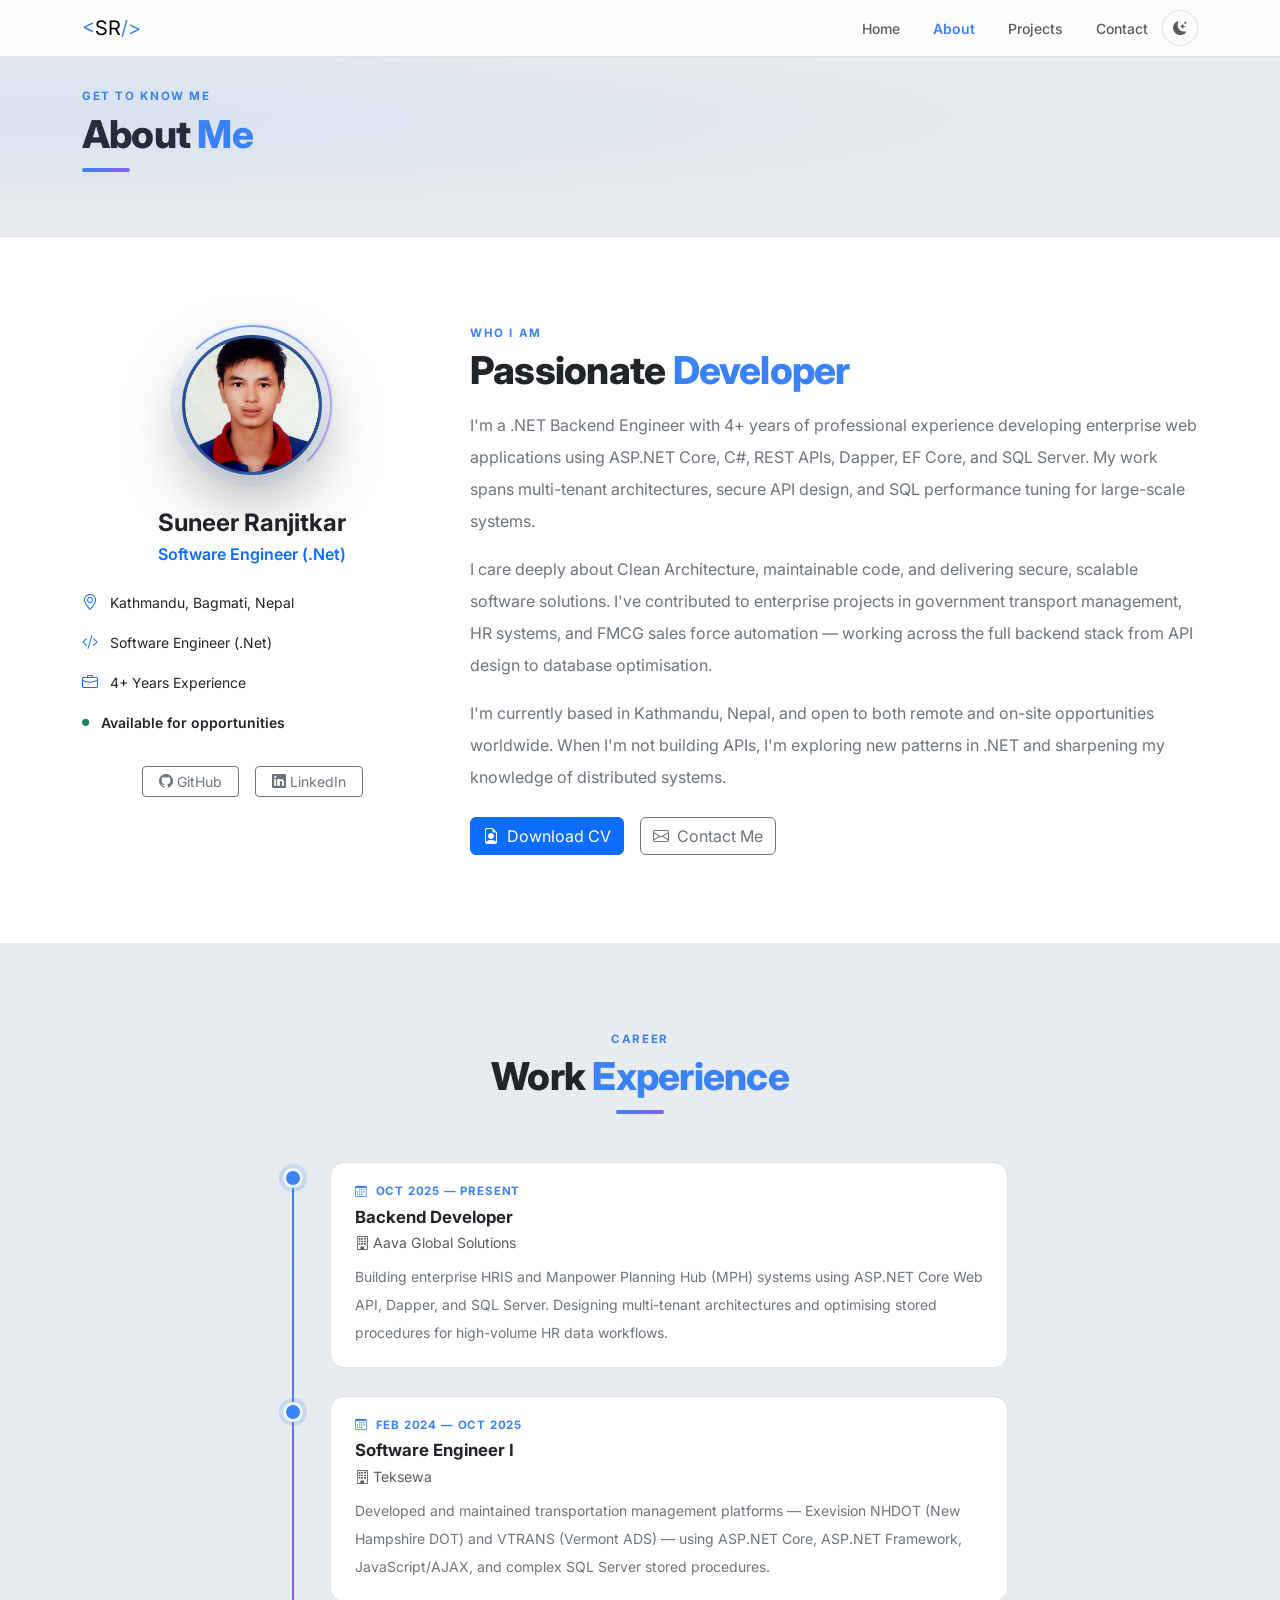
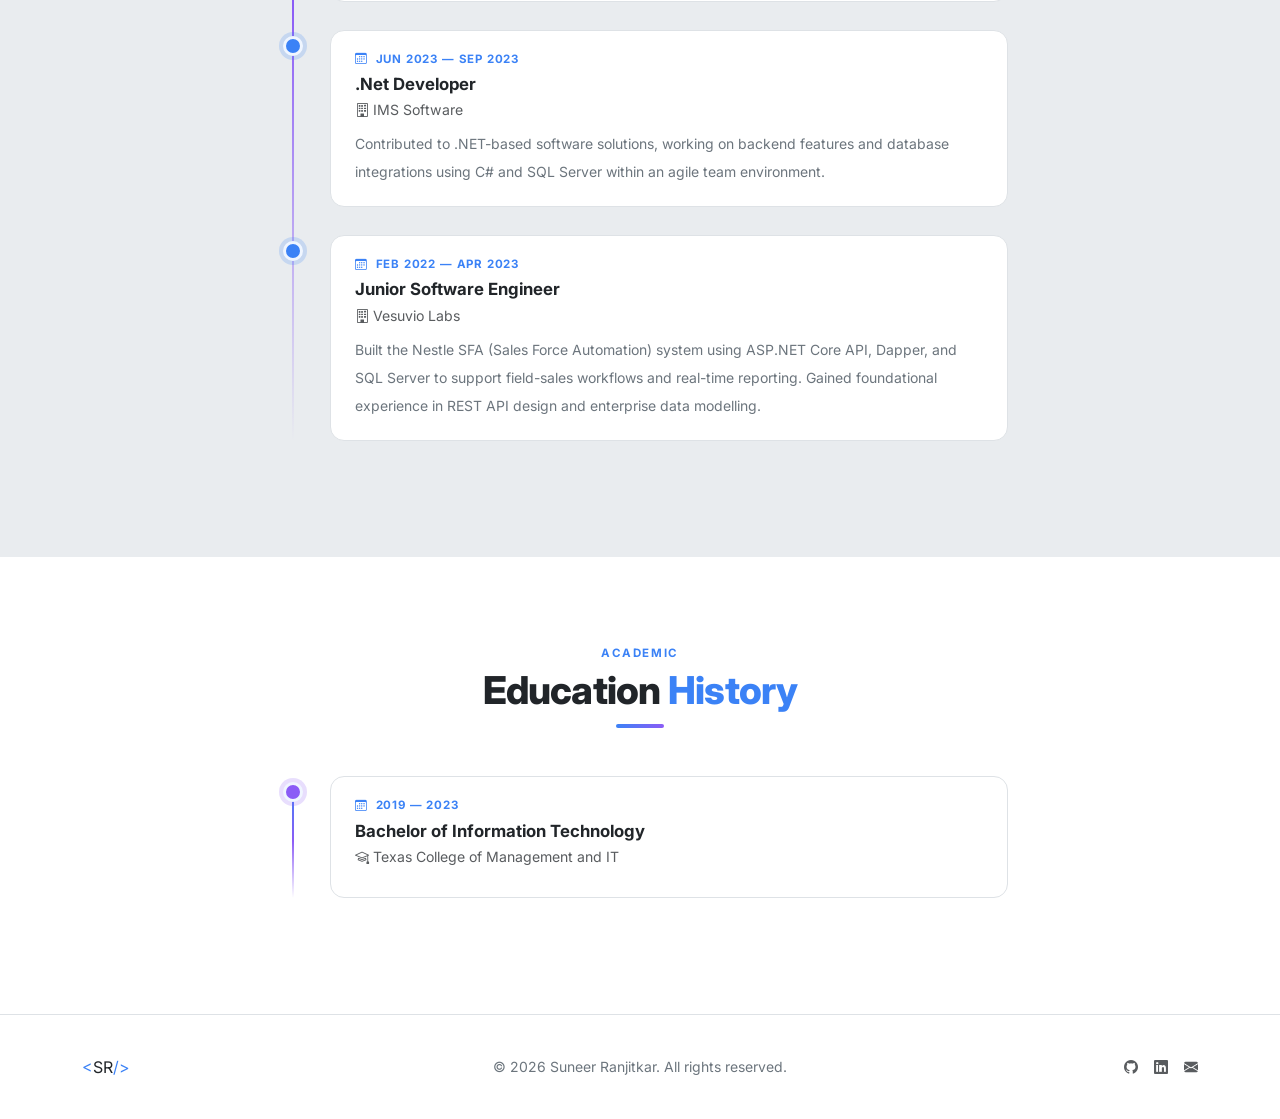
==== commit e5dd31a4: "fixed minor issues" ====
--- a/about.html
+++ b/about.html
@@ -131,11 +131,11 @@
             </ul>
 
             <div class="d-flex justify-content-center gap-3 mt-4">
-              <a href="https://github.com/suneer" target="_blank" rel="noopener noreferrer"
+              <a href="https://github.com/IamSuneer" target="_blank" rel="noopener noreferrer"
                  class="btn btn-outline-secondary btn-sm px-3">
                 <i class="bi bi-github me-1" aria-hidden="true"></i>GitHub
               </a>
-              <a href="https://linkedin.com/in/suneer" target="_blank" rel="noopener noreferrer"
+              <a href="https://www.linkedin.com/in/suneer-ranjitkar-308bb11a0" target="_blank" rel="noopener noreferrer"
                  class="btn btn-outline-secondary btn-sm px-3">
                 <i class="bi bi-linkedin me-1" aria-hidden="true"></i>LinkedIn
               </a>
@@ -320,15 +320,15 @@
         </div>
         <div class="col-md-4 text-center">
           <p class="mb-0 small text-secondary">
-            &copy; <time datetime="2025">2025</time> Suneer Ranjitkar. All rights reserved.
+            &copy; <time datetime="2026">2026</time> Suneer Ranjitkar. All rights reserved.
           </p>
         </div>
         <div class="col-md-4 text-md-end d-flex justify-content-md-end gap-3">
-          <a href="https://github.com/suneer" target="_blank" rel="noopener noreferrer"
+          <a href="https://github.com/IamSuneer" target="_blank" rel="noopener noreferrer"
              class="footer-link" aria-label="GitHub profile">
             <i class="bi bi-github" aria-hidden="true"></i>
           </a>
-          <a href="https://linkedin.com/in/suneer" target="_blank" rel="noopener noreferrer"
+          <a href="https://www.linkedin.com/in/suneer-ranjitkar-308bb11a0" target="_blank" rel="noopener noreferrer"
              class="footer-link" aria-label="LinkedIn profile">
             <i class="bi bi-linkedin" aria-hidden="true"></i>
           </a>
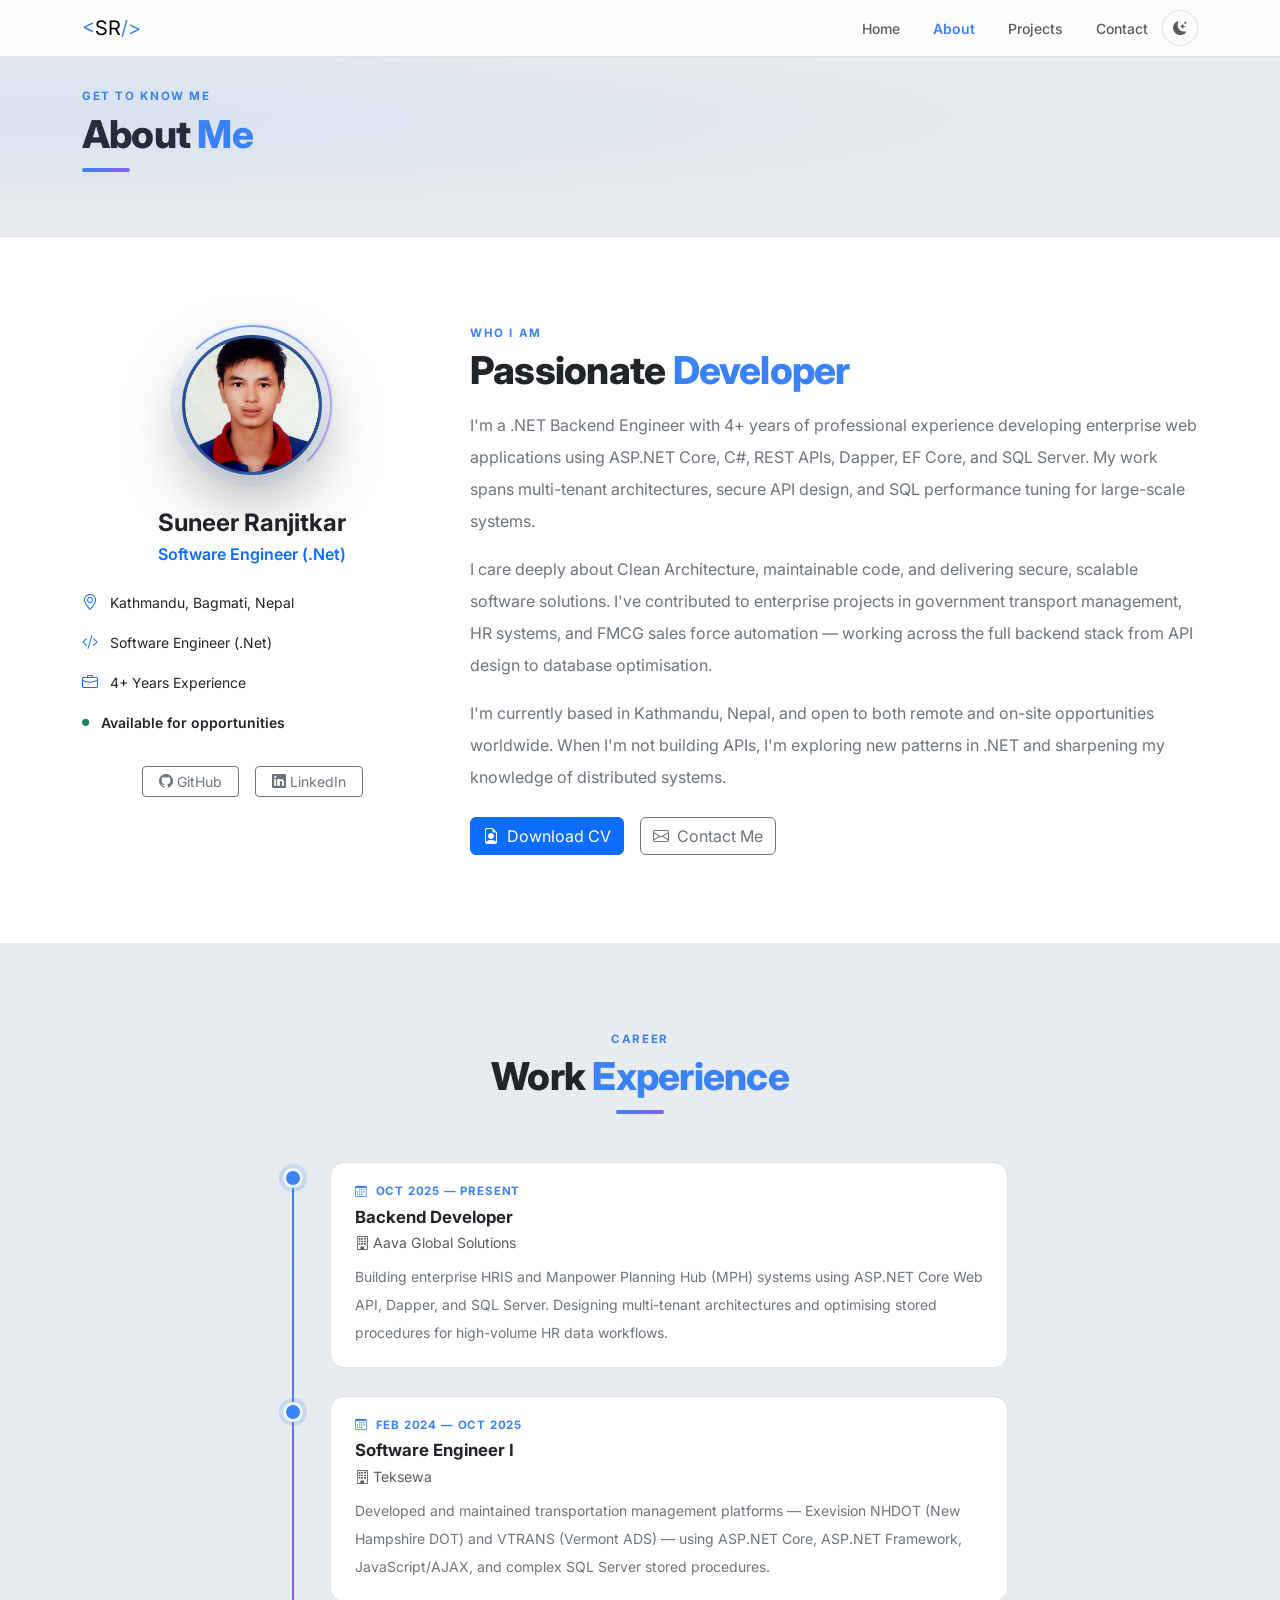
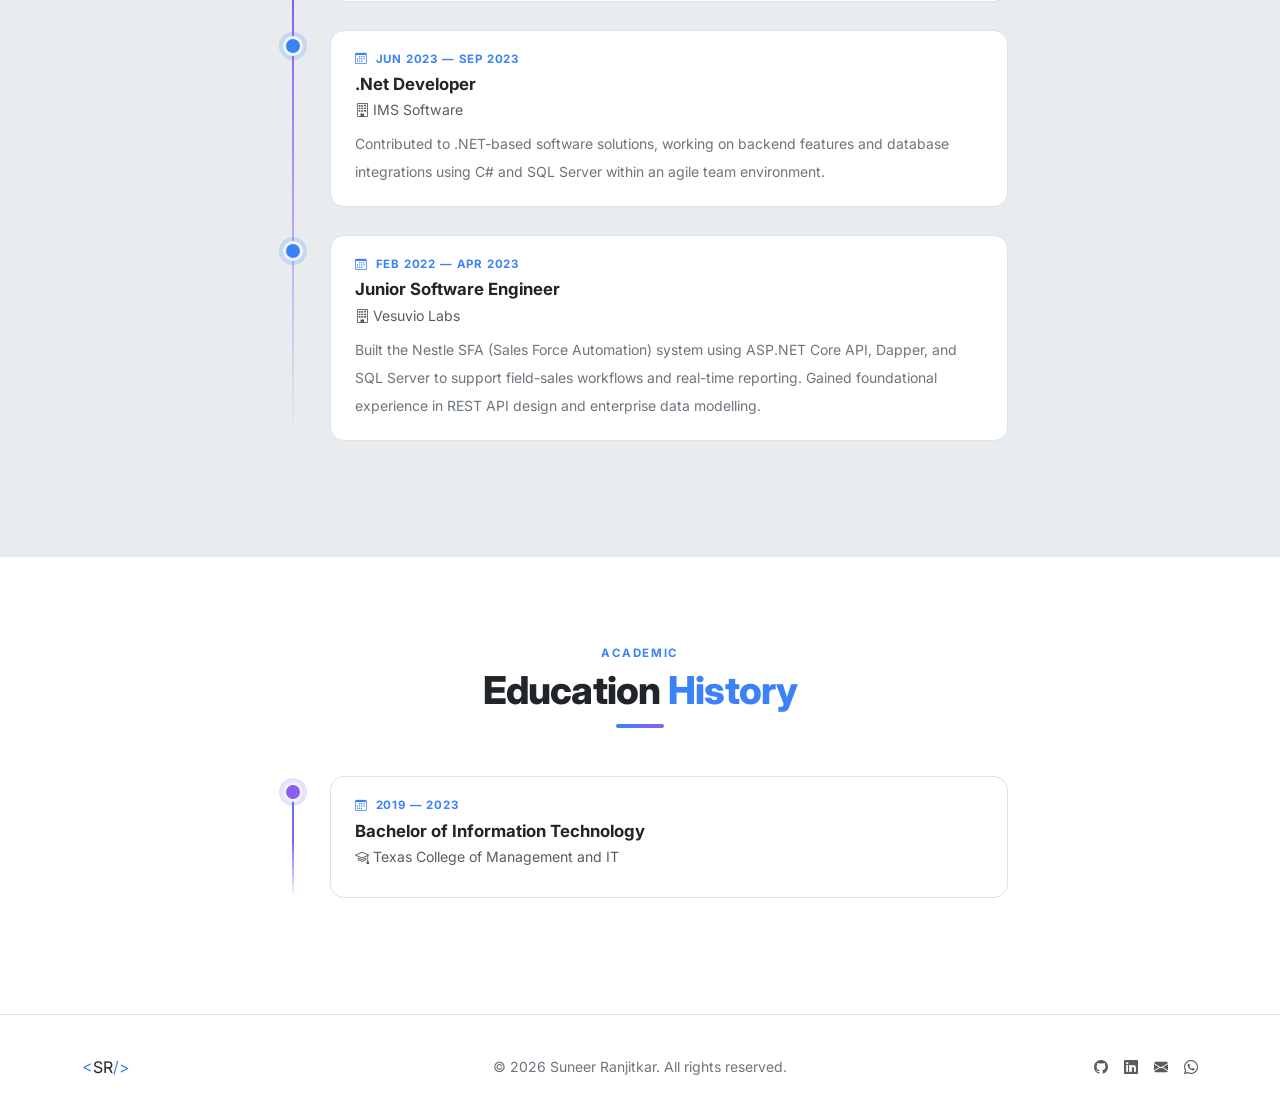
==== commit 31781caf: "added whatsapp" ====
--- a/about.html
+++ b/about.html
@@ -16,14 +16,14 @@
   <meta name="description" content="Learn about Suneer Ranjitkar — .NET Backend Engineer with 4+ years of experience in ASP.NET Core, C#, Dapper, EF Core, and SQL Server, based in Kathmandu, Nepal." />
   <meta name="author" content="Suneer Ranjitkar" />
   <meta name="theme-color" content="#0f172a" />
-  <link rel="canonical" href="https://suneer.dev/about.html" />
+  <link rel="canonical" href="https://www.suneerranjitkar.com.np/about.html" />
 
   <!-- Open Graph -->
   <meta property="og:type"        content="website" />
-  <meta property="og:url"         content="https://suneer.dev/about.html" />
+  <meta property="og:url"         content="https://www.suneerranjitkar.com.np/about.html" />
   <meta property="og:title"       content="About — Suneer Ranjitkar" />
   <meta property="og:description" content=".NET Backend Engineer with 4+ years of experience in ASP.NET Core, C#, Dapper, EF Core, and SQL Server." />
-  <meta property="og:image"       content="https://suneer.dev/assets/img/og-image.svg" />
+  <meta property="og:image"       content="https://www.suneerranjitkar.com.np/assets/img/og-image.svg" />
   <meta property="og:image:width"  content="1200" />
   <meta property="og:image:height" content="630" />
   <meta property="og:site_name"   content="Suneer Ranjitkar" />
@@ -33,7 +33,7 @@
   <meta name="twitter:card"        content="summary_large_image" />
   <meta name="twitter:title"       content="About — Suneer Ranjitkar" />
   <meta name="twitter:description" content=".NET Backend Engineer with 4+ years of experience in ASP.NET Core, C#, Dapper, EF Core, and SQL Server." />
-  <meta name="twitter:image"       content="https://suneer.dev/assets/img/og-image.svg" />
+  <meta name="twitter:image"       content="https://www.suneerranjitkar.com.np/assets/img/og-image.svg" />
 
   <!-- Favicon -->
   <link rel="icon"             href="assets/img/favicon.svg" type="image/svg+xml" />
@@ -335,6 +335,10 @@
           <a href="mailto:suneer.netser@gmail.com" class="footer-link" aria-label="Send email">
             <i class="bi bi-envelope-fill" aria-hidden="true"></i>
           </a>
+          <a href="https://wa.me/9779849825465" target="_blank" rel="noopener noreferrer"
+             class="footer-link" aria-label="WhatsApp">
+            <i class="bi bi-whatsapp" aria-hidden="true"></i>
+          </a>
         </div>
       </div>
     </div>
